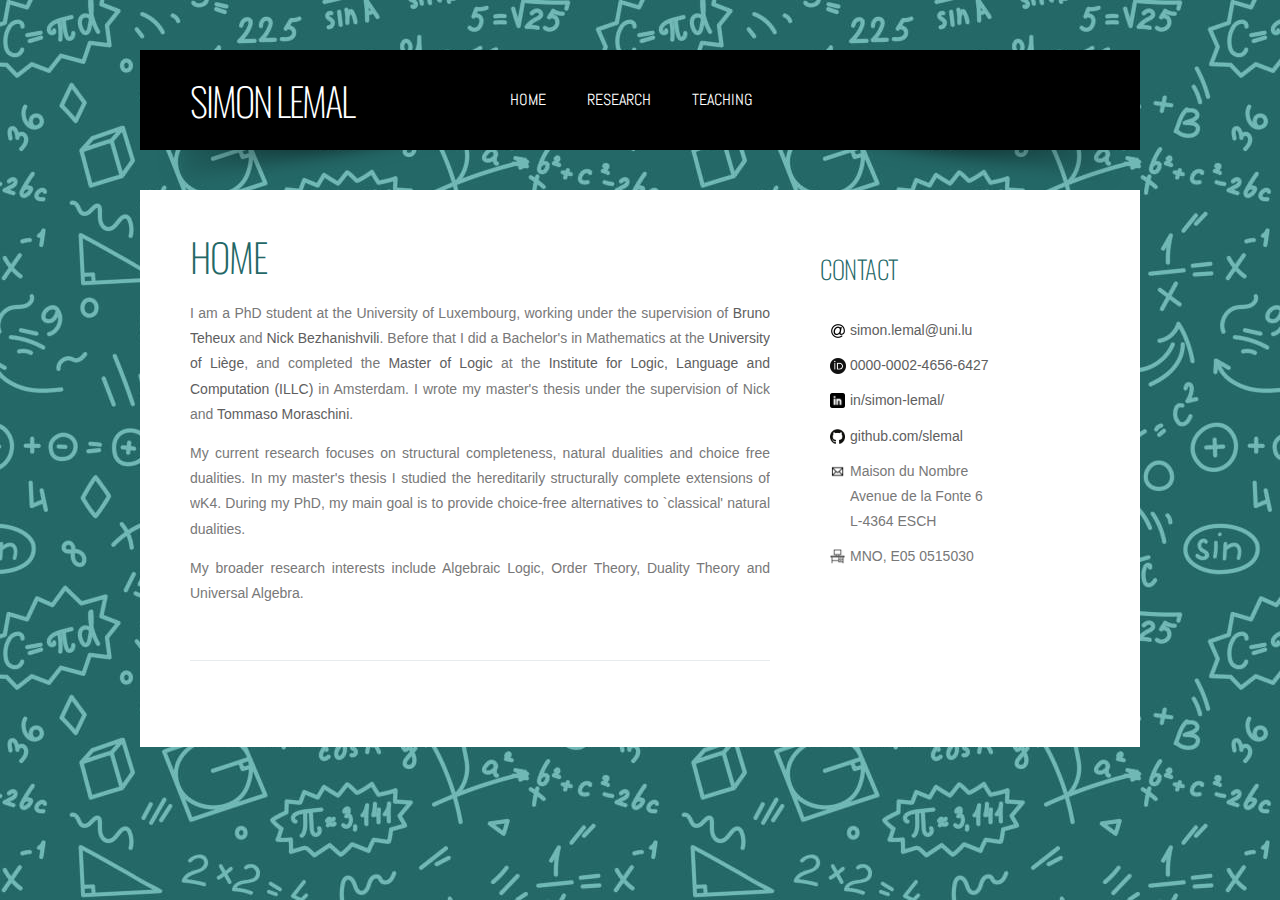
==== index.html @ 141160fa "Removed Adam pic" ====
<!DOCTYPE html PUBLIC "-//W3C//DTD XHTML 1.0 Strict//EN" "http://www.w3.org/TR/xhtml1/DTD/xhtml1-strict.dtd">
<!--
Design by Free CSS Templates
http://www.freecsstemplates.org
Released for free under a Creative Commons Attribution 2.5 License

Name       : WildFlowers 
Description: A two-column, fixed-width design with dark color scheme.
Version    : 1.0
Released   : 20120902

-->
<html xmlns="http://www.w3.org/1999/xhtml">
<head>
<meta name="keywords" content="" />
<meta name="description" content="" />
<meta http-equiv="content-type" content="text/html; charset=utf-8" />
<title>Simon Lemal</title>
<link href='http://fonts.googleapis.com/css?family=Oswald:400,300' rel='stylesheet' type='text/css'>
<link href='http://fonts.googleapis.com/css?family=Abel' rel='stylesheet' type='text/css'>
<link href="style.css" rel="stylesheet" type="text/css" media="screen" />
</head>
<body>
<div id="wrapper">
	<div id="header-wrapper" class="container">
		<div id="header" class="container">
			<div id="logo">
				<h1><a href="./">Simon Lemal</a></h1>
			</div>
			<div id="menu">
			<ul>
				<li><a href="./">Home</a></li>
				<li><a href="./research">Research</a></li>
				<li><a href="./teaching">Teaching</a></li>
			</ul>
			</div>
		</div>
		<div><img src="images/img03.png" width="1000" height="40" alt="" /></div>
	</div>
	<!-- end #header -->
	
	<div id="page">
<div id="content"><div class="ic"></div>
            <div class="post">
                <h2 class="title">Home</h2>
                <div style="clear: both;">&nbsp;</div>
                <div class="entry">
                    <p>I am a PhD student at the University of Luxembourg, working under the supervision of <a href="https://math.uni.lu/~teheux/">Bruno Teheux</a> and <a href="https://staff.fnwi.uva.nl/n.bezhanishvili/">Nick Bezhanishvili</a>. Before that I did a Bachelor's in Mathematics at the <a href="https://www.mathematics.uliege.be/">University of Liège</a>, and completed the <a href="https://msclogic.illc.uva.nl/">Master of Logic</a> at the <a href=https://www.illc.uva.nl/">Institute for Logic, Language and Computation (ILLC)</a> in Amsterdam. I wrote my master's thesis under the supervision of Nick and <a href="https://moraschini.github.io">Tommaso Moraschini</a>.</p>
                    <p>My current research focuses on structural completeness, natural dualities and choice free dualities. In my master's thesis I studied the hereditarily structurally complete extensions of wK4. During my PhD, my main goal is to provide choice-free alternatives to `classical' natural dualities.</p>
                    <p>My broader research interests include Algebraic Logic, Order Theory, Duality Theory and Universal Algebra.</p>
                </div>
            </div>
        </div>
        <!-- end #content -->

<div id="sidebar">
            <h2>Contact</h2>
            <p><a href="mailto:simon.lemal@uni.lu">
            <img src="icons/at.png" width="16" height="16" alt="" style="float:left; margin-top:5px; margin-left:-20px" />
            simon.lemal@uni.lu</a></p>
            <p><a href="https://orcid.org/0000-0002-4656-6427">
            <img src="icons/orcid.png" width="16" height="16" alt="" style="float:left; margin-top:5px; margin-left:-20px" />
            0000-0002-4656-6427</a></p>
            <p><a href="https://www.linkedin.com/in/simon-lemal/">
            <img src="icons/linkedin.png" width="15" height="15" alt="" style="float:left; margin-top:5px; margin-left:-20px" />
            in/simon-lemal/</a></p>
            <p><a href="https://github.com/slemal">
            <img src="icons/github.png" width="15" height="15" alt="" style="float:left; margin-top:5px; margin-left:-20px" />
            github.com/slemal</a></p>
<!--
            <p><a href="tel:0123456789">
            <img src="icons/phone.png" width="15" height="15" alt="" style="float:left; margin-top:5px; margin-left:-20px" />
            0123456789</a></p>
-->
			<p><img src="icons/mail.png" width="15" height="15" alt="" style="float:left; margin-top:5px; margin-left:-20px" />
            Maison du Nombre<br>
            Avenue de la Fonte 6<br>
            L-4364 ESCH</p>
            <p>
			<img src="icons/office.png" width="15" height="15" alt="" style="float:left; margin-top:5px; margin-left:-20px" />
			 MNO, E05 0515030</p>
        </div>
        <!-- end #sidebar -->
	
<div style="clear: both;">&nbsp;</div>
<!--
	</div>
	<div class="container"><img src="images/img03.png" width="1000" height="40" alt="" /></div>
-->
	<!-- end #page --> 	
<!--
	<div id="banner">
		<div class="content"><img src="images/adam.jpg" width="980" height="653" alt="" /></div>
		<div><img src="images/img03.png" width="1000" height="40" alt="" /></div>
	</div>
-->
	<!-- end #banner -->
<!--
<div id="footer-content"></div>
<div id="footer">
	<p>Picture: <a href="https://www.albertdros.com">Albert Dros</a></p>
</div>
-->
</body>
</html>
---- style.css ----
/*
Design by Free CSS Templates
http://www.freecsstemplates.org
Released for free under a Creative Commons Attribution 2.5 License
*/

body {
	margin: 0;
	padding: 0;
	background: #246867 url(images/doodle.jpg) repeat;
	font-family: Arial, Helvetica, sans-serif;
	font-size: 14px;
	color: #787878;
}

.ic {
	border:0;
	float:right;
	background:#fff;
	color:#f00;
	width:50%;
	line-height:10px;
	font-size:10px;
	margin:-220% 0 0 0;
	overflow:hidden;
	padding:0
}

h1, h2, h3 {
	margin: 0;
	padding: 0;
	text-transform: uppercase;
	font-weight: normal;
	font-family: 'Oswald', sans-serif;
	font-weight: 200;
}

h1 {
	font-size: 2em;
	color: #5E5E5E;
}

h2 {
	font-size: 2.8em;
	color: #246867;
}

h3 {
	font-size: 1.6em;
	color: #73B9B7;
}

p, ul, ol {
	margin-top: 0;
	line-height: 180%;
}

ul, ol {
}

a {
	text-decoration: none;
	color: #5E5E5E;
}

a:hover {
}

#wrapper {
	padding-top: 50px;
}

.container {
	width: 1000px;
	margin: 0px auto;
}

/* Header */

#header-wrapper {
	overflow: hidden;
	height: 140px;
}

#header {
	width: 900px;
	height: 100px;
	margin: 0 auto;
	padding: 0px 50px;
	background: #000000;
}

/* Logo */

#logo {
	float: left;
	width: 300px;
	margin: 0;
	padding: 0;
	color: #FFFFFF;
}

#logo h1, #logo p {
}

#logo h1 {
	line-height: 100px;
	letter-spacing: -2px;
	font-size: 2.8em;
}

#logo h1 a {
	color: #FFFFFF;
	text-shadow: 1px 1px 0px rgba(0,0,0,.2);
}

#logo p {
	margin: 0;
	padding: 0px 0 0 0px;
	letter-spacing: -1px;
	font: normal 18px Georgia, "Times New Roman", Times, serif;
	font-style: italic;
	color: #8E8E8E;
}

#logo p a {
	color: #8E8E8E;
}

#logo a {
	border: none;
	background: none;
	text-decoration: none;
	color: #000000;
}

/* Splash */

#splash {
	width: 960px;
	height: 300px;
	margin: 0px auto;
}

/* Search */

#search {
	float: right;
	width: 280px;
	height: 60px;
	padding: 20px 0px 0px 0px;
}

#search form {
	height: 41px;
	margin: 0;
	padding: 10px 0 0 20px;
}

#search fieldset {
	margin: 0;
	padding: 0;
	border: none;
}

#search-text {
	width: 170px;
	padding: 6px 5px 2px 5px;
	border: 1px solid #E7EBED;
	background: #FFFFFF;
	text-transform: lowercase;
	font: normal 11px Arial, Helvetica, sans-serif;
	color: #5D781D;
}

#search-submit {
	width: 50px;
	height: 22px;
	border: none;
	background: #B9B9B9;
	color: #000000;
}

/* Menu */

#menu {
/*	width: 500px; */
	height: 90px;
	margin: 0 auto;
	padding: 0;
}

#menu ul {
	margin: 0;
	padding: 0px 0px 0px 0px;
	list-style: none;
	line-height: normal;
}

#menu li {
	float: left;
}

#menu li.dropdown {
	display: none;
}

#menu a {
	display: block;
	line-height: 100px;
	margin-right: 1px;
	padding: 0px 20px 0px 20px;
	text-decoration: none;
	text-align: center;
	text-shadow: 1px 1px 0px rgba(0,0,0,.2);
	text-transform: uppercase;
	font-family: 'Abel', sans-serif;
	font-size: 16px;
	font-weight: 300;
	color: #FFFFFF;
	border: none;
}

#menu a:hover, #menu .current_page_item a {
	text-decoration: none;
	background-color: #000000;
	color: #73B9B7;
}

#menu .current_page_item a {
}

/* Page */

#page {
	width: 900px;
	margin: 0 auto;
	padding: 30px 50px;
	background: #FFFFFF;
}

/* Content */

#content {
	float: left;
	width: 580px;
	padding: 0px 0px 0px 0px;
}

.post {
	overflow: hidden;
	margin-bottom: 40px;
	border-bottom: 1px solid #E7EBED;
}

.post .title {
	padding: 7px 0px 0px 0px;
	letter-spacing: -1px;
}

.post .title a {
	border: none;
	color: #246867;
}

.post .meta {
	margin-bottom: 30px;
	padding: 10px 0px 0px 0px;
	text-align: left;
	font-family: 'Abel', sans-serif;
	font-size: 16px;
	font-weight: 300;
}

.post .meta .date {
	float: left;
}

.post .meta .posted {
	float: right;
}

.post .meta a {
}

.post .entry {
	padding: 0px 0px 40px 0px;
	text-align: justify;
}

.links {
	padding-top: 20px;
	margin-bottom: 30px;
}

.more {
	display: block;
	float: left;
	width: 88px;
	height: 25px;
	padding: 2px 0px 0px 0px;
	margin-right: 10px;
	background: url(images/img08.jpg) no-repeat left top;
	text-align: center;
}

.comments {
	display: block;
	float: left;
	width: 88px;
	height: 25px;
	padding: 2px 0px 0px 0px;
	background: url(images/img08.jpg) no-repeat left top;
	text-align: center;
}

/* Sidebar */

#sidebar {
	float: right;
	width: 270px;
	margin: 0px;
	padding: 30px 0px 0px 0px;
}

#sidebar ul {
	margin: 0;
	padding: 0;
	list-style: none;
}

#sidebar li {
	margin: 0;
	padding: 0;
}

#sidebar li ul {
	margin: 0px 0px;
	padding-bottom: 30px;
}

#sidebar li li {
	line-height: 40px;
	border-bottom: 1px solid #E7EBED;
	margin: 0px 0px;
	border-left: none;
}

#sidebar li li span {
	display: block;
	margin-top: -20px;
	padding: 0;
	font-size: 11px;
	font-style: italic;
}

#sidebar li li a {
	padding: 0px 0px 0px 0px;
}

#sidebar h2 {
	height: 38px;
	padding: 0px 0px 30px 0px;
	letter-spacing: -.5px;
	font-size: 1.8em;
	color: #246867;
}

#sidebar p {
	margin: 0 0px;
	padding: 0px 30px 10px 30px;
	text-align: justify;
}

#sidebar a {
	border: none;
}

#sidebar a:hover {
	text-decoration: underline;
}

/* Calendar */

#calendar {
}

#calendar_wrap {
	padding: 20px;
}

#calendar table {
	width: 100%;
}

#calendar tbody td {
	text-align: center;
}

#calendar #next {
	text-align: right;
}

/* Three Column Footer Content */

#footer-content {
	color: #D6E2F0;
}

#footer-content a {
	color: #92A9B6;
}

#footer-bg {
	overflow: hidden;
	width: 890px;
	padding: 30px 55px 50px 55px;
}

#footer-content h2 {
	margin: 0px;
	padding: 0px 0px 20px 0px;
	letter-spacing: -1px;
	text-transform: lowercase;
	font-size: 26px;
	color: #FFFFFF;
}

#footer-content ul {
	margin: 0px;
	padding: 0px 0px 0px 20px;
}

#footer-content a {
}

#column1 {
	float: left;
	width: 290px;
	margin-right: 30px;
}

#column2 {
	float: left;
	width: 280px;
}

#column3 {
	float: right;
	width: 260px;
}

/* Footer */

#footer {
	height: 100px;
	margin: 0 auto;
	padding: 0px 0 15px 0;
	font-family: 'Abel', sans-serif;
}

#footer p {
	margin: 0;
	padding-top: 10px;
	letter-spacing: 1px;
	line-height: normal;
	font-size: 14px;
	text-transform: uppercase;
	text-align: center;
	color: #FFFFFF;
}

#footer a {
	color: #FFFFFF;
}

#marketing {
	overflow: hidden;
	margin-bottom: 30px;
	padding: 20px 0px 10px 0px;
	border-top: 1px solid #E7EBED;
	border-bottom: 1px solid #E7EBED;
}

#marketing .text1 {
	float: left;
	margin: 0px;
	padding: 0px;
	letter-spacing: -2px;
	text-transform: lowercase;
	font-size: 34px;
	color: #345E9B;
}

#marketing .text2 {
	float: right;
}

#marketing .text2 a {
	display: block;
	width: 252px;
	height: 38px;
	padding: 15px 0px 0px 0px;
	background: url(images/img07.jpg) no-repeat left top;
	letter-spacing: -2px;
	text-align: center;
	text-transform: lowercase;
	font-size: 30px;
	color: #FFFFFF;
}

#banner {
	margin: 0px auto;
	width: 1000px;
}

#banner .content {
	padding: 10px;
	background: #FFFFFF;
}
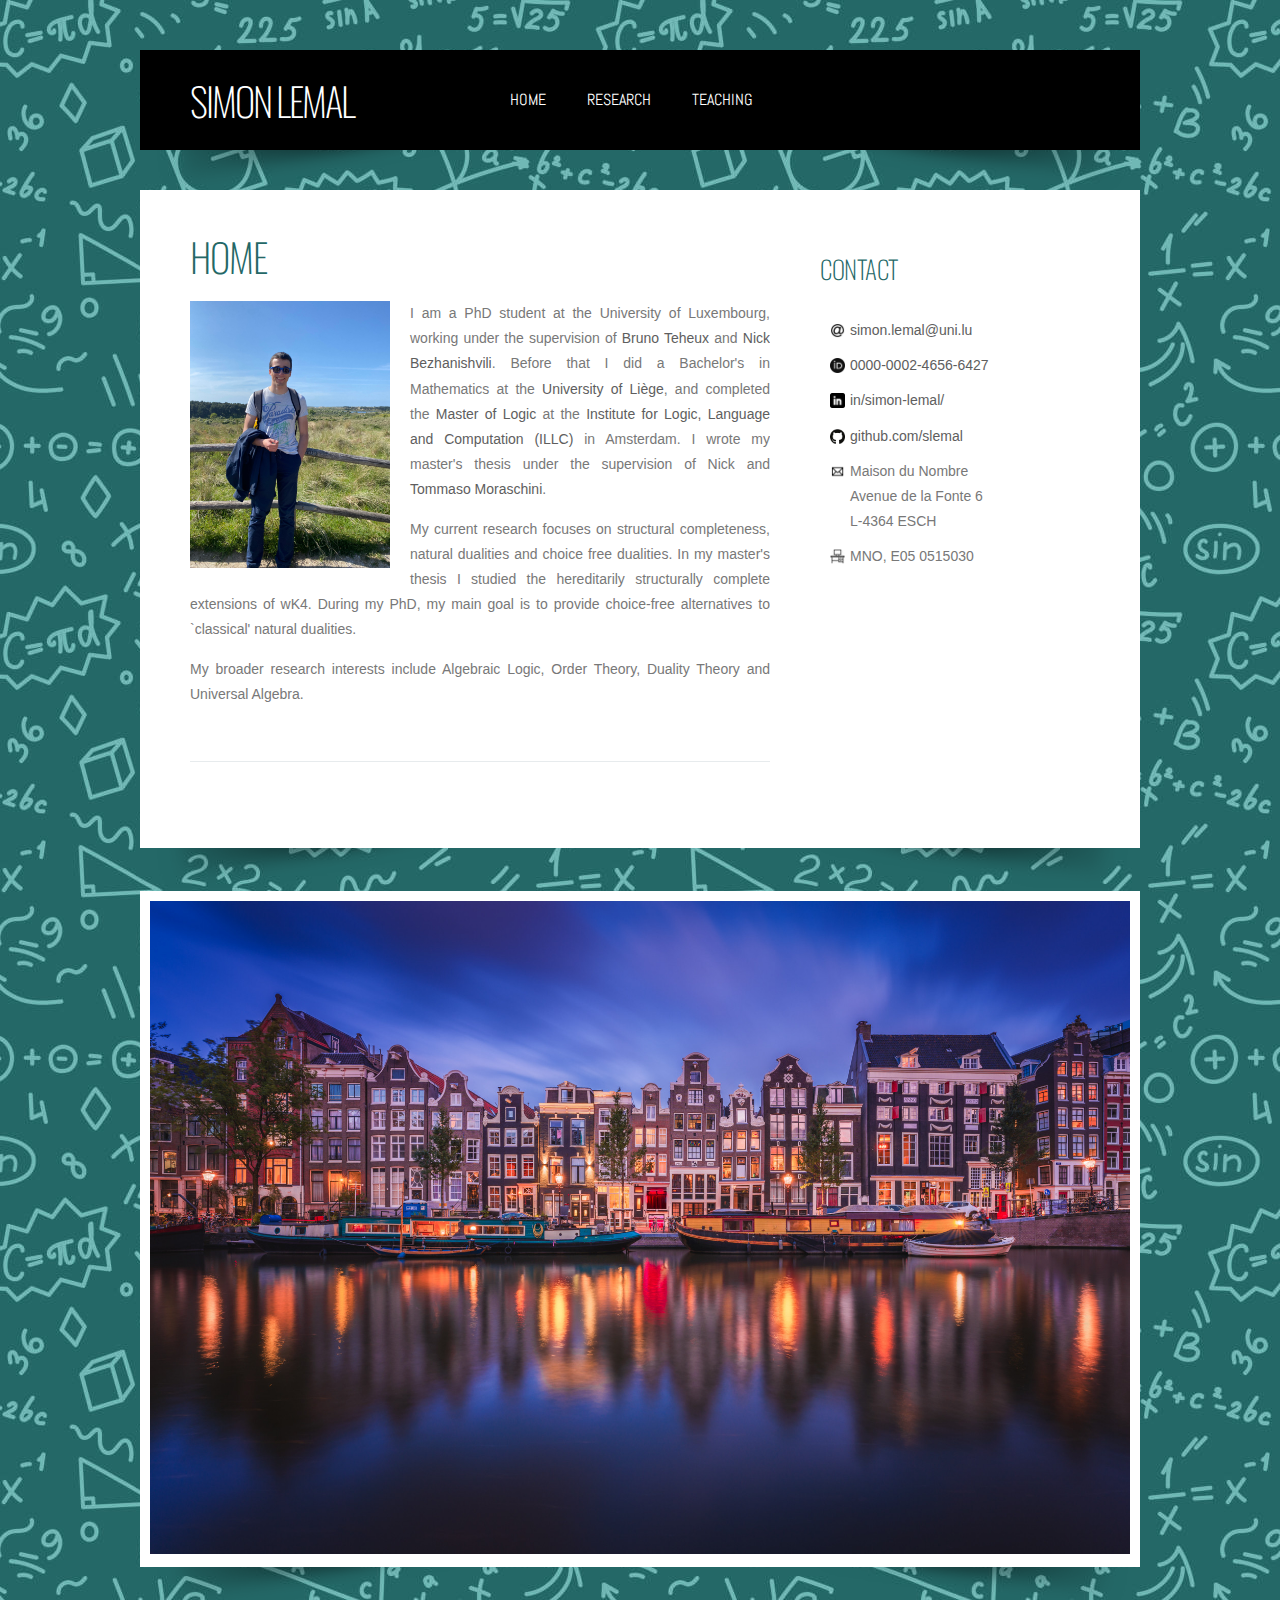
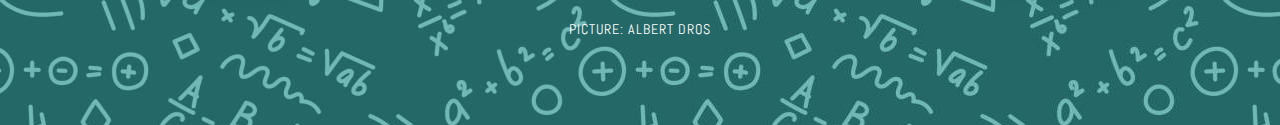
==== commit b5d1e859: "Added pix" ====
--- a/index.html
+++ b/index.html
@@ -45,6 +45,8 @@
                 <h2 class="title">Home</h2>
                 <div style="clear: both;">&nbsp;</div>
                 <div class="entry">
+                	<img src="images/me.jpg" width="200" style="float:left; margin-right:20px; margin-bottom:20px" />
+                	
                     <p>I am a PhD student at the University of Luxembourg, working under the supervision of <a href="https://math.uni.lu/~teheux/">Bruno Teheux</a> and <a href="https://staff.fnwi.uva.nl/n.bezhanishvili/">Nick Bezhanishvili</a>. Before that I did a Bachelor's in Mathematics at the <a href="https://www.mathematics.uliege.be/">University of Liège</a>, and completed the <a href="https://msclogic.illc.uva.nl/">Master of Logic</a> at the <a href=https://www.illc.uva.nl/">Institute for Logic, Language and Computation (ILLC)</a> in Amsterdam. I wrote my master's thesis under the supervision of Nick and <a href="https://moraschini.github.io">Tommaso Moraschini</a>.</p>
                     <p>My current research focuses on structural completeness, natural dualities and choice free dualities. In my master's thesis I studied the hereditarily structurally complete extensions of wK4. During my PhD, my main goal is to provide choice-free alternatives to `classical' natural dualities.</p>
                     <p>My broader research interests include Algebraic Logic, Order Theory, Duality Theory and Universal Algebra.</p>
@@ -56,50 +58,46 @@
 <div id="sidebar">
             <h2>Contact</h2>
             <p><a href="mailto:simon.lemal@uni.lu">
-            <img src="icons/at.png" width="16" height="16" alt="" style="float:left; margin-top:5px; margin-left:-20px" />
+            <img src="icons/at.png" width="15" style="float:left; margin-top:5px; margin-left:-20px" />
             simon.lemal@uni.lu</a></p>
             <p><a href="https://orcid.org/0000-0002-4656-6427">
-            <img src="icons/orcid.png" width="16" height="16" alt="" style="float:left; margin-top:5px; margin-left:-20px" />
+            <img src="icons/orcid.png" width="15" style="float:left; margin-top:5px; margin-left:-20px" />
             0000-0002-4656-6427</a></p>
             <p><a href="https://www.linkedin.com/in/simon-lemal/">
-            <img src="icons/linkedin.png" width="15" height="15" alt="" style="float:left; margin-top:5px; margin-left:-20px" />
+            <img src="icons/linkedin.png" width="15" style="float:left; margin-top:5px; margin-left:-20px" />
             in/simon-lemal/</a></p>
             <p><a href="https://github.com/slemal">
-            <img src="icons/github.png" width="15" height="15" alt="" style="float:left; margin-top:5px; margin-left:-20px" />
+            <img src="icons/github.png" width="15" style="float:left; margin-top:5px; margin-left:-20px" />
             github.com/slemal</a></p>
 <!--
             <p><a href="tel:0123456789">
-            <img src="icons/phone.png" width="15" height="15" alt="" style="float:left; margin-top:5px; margin-left:-20px" />
+            <img src="icons/phone.png" width="15" height="15" style="float:left; margin-top:5px; margin-left:-20px" />
             0123456789</a></p>
 -->
-			<p><img src="icons/mail.png" width="15" height="15" alt="" style="float:left; margin-top:5px; margin-left:-20px" />
+			<p><img src="icons/mail.png" width="15" style="float:left; margin-top:5px; margin-left:-20px" />
             Maison du Nombre<br>
             Avenue de la Fonte 6<br>
             L-4364 ESCH</p>
             <p>
-			<img src="icons/office.png" width="15" height="15" alt="" style="float:left; margin-top:5px; margin-left:-20px" />
+			<img src="icons/office.png" width="15" style="float:left; margin-top:5px; margin-left:-20px" />
 			 MNO, E05 0515030</p>
         </div>
         <!-- end #sidebar -->
 	
 <div style="clear: both;">&nbsp;</div>
-<!--
 	</div>
 	<div class="container"><img src="images/img03.png" width="1000" height="40" alt="" /></div>
--->
-	<!-- end #page --> 	
-<!--
+	<!-- end #page --> 
+	
 	<div id="banner">
-		<div class="content"><img src="images/adam.jpg" width="980" height="653" alt="" /></div>
+		<div class="content"><img src="images/adam.jpg" width="980" /></div>
 		<div><img src="images/img03.png" width="1000" height="40" alt="" /></div>
 	</div>
--->
 	<!-- end #banner -->
-<!--
+	
 <div id="footer-content"></div>
 <div id="footer">
 	<p>Picture: <a href="https://www.albertdros.com">Albert Dros</a></p>
 </div>
--->
 </body>
 </html>
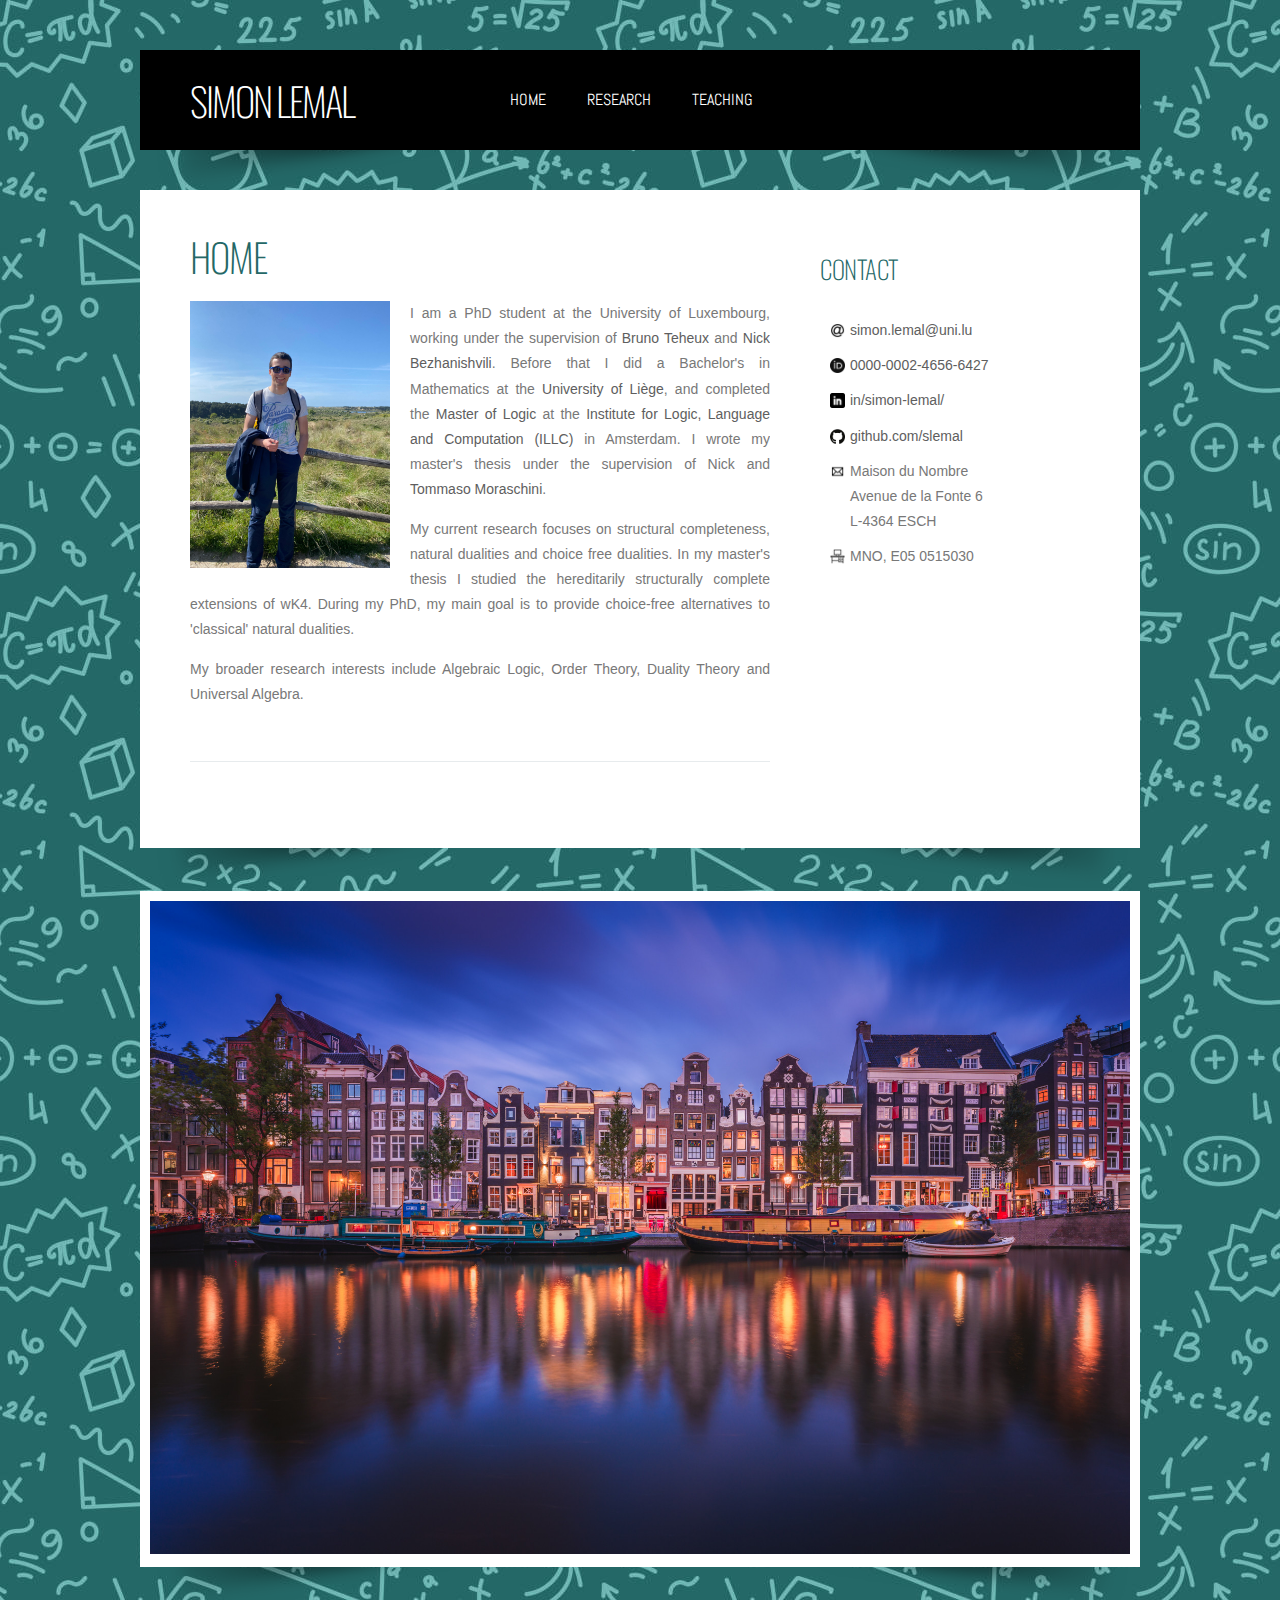
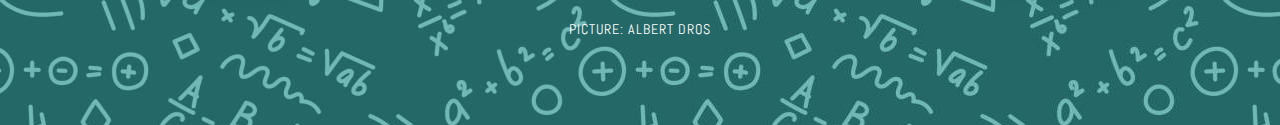
==== commit 4692b41d: "Fixed typo" ====
--- a/index.html
+++ b/index.html
@@ -48,7 +48,7 @@
                 	<img src="images/me.jpg" width="200" style="float:left; margin-right:20px; margin-bottom:20px" />
                 	
                     <p>I am a PhD student at the University of Luxembourg, working under the supervision of <a href="https://math.uni.lu/~teheux/">Bruno Teheux</a> and <a href="https://staff.fnwi.uva.nl/n.bezhanishvili/">Nick Bezhanishvili</a>. Before that I did a Bachelor's in Mathematics at the <a href="https://www.mathematics.uliege.be/">University of Liège</a>, and completed the <a href="https://msclogic.illc.uva.nl/">Master of Logic</a> at the <a href=https://www.illc.uva.nl/">Institute for Logic, Language and Computation (ILLC)</a> in Amsterdam. I wrote my master's thesis under the supervision of Nick and <a href="https://moraschini.github.io">Tommaso Moraschini</a>.</p>
-                    <p>My current research focuses on structural completeness, natural dualities and choice free dualities. In my master's thesis I studied the hereditarily structurally complete extensions of wK4. During my PhD, my main goal is to provide choice-free alternatives to `classical' natural dualities.</p>
+                    <p>My current research focuses on structural completeness, natural dualities and choice free dualities. In my master's thesis I studied the hereditarily structurally complete extensions of wK4. During my PhD, my main goal is to provide choice-free alternatives to 'classical' natural dualities.</p>
                     <p>My broader research interests include Algebraic Logic, Order Theory, Duality Theory and Universal Algebra.</p>
                 </div>
             </div>
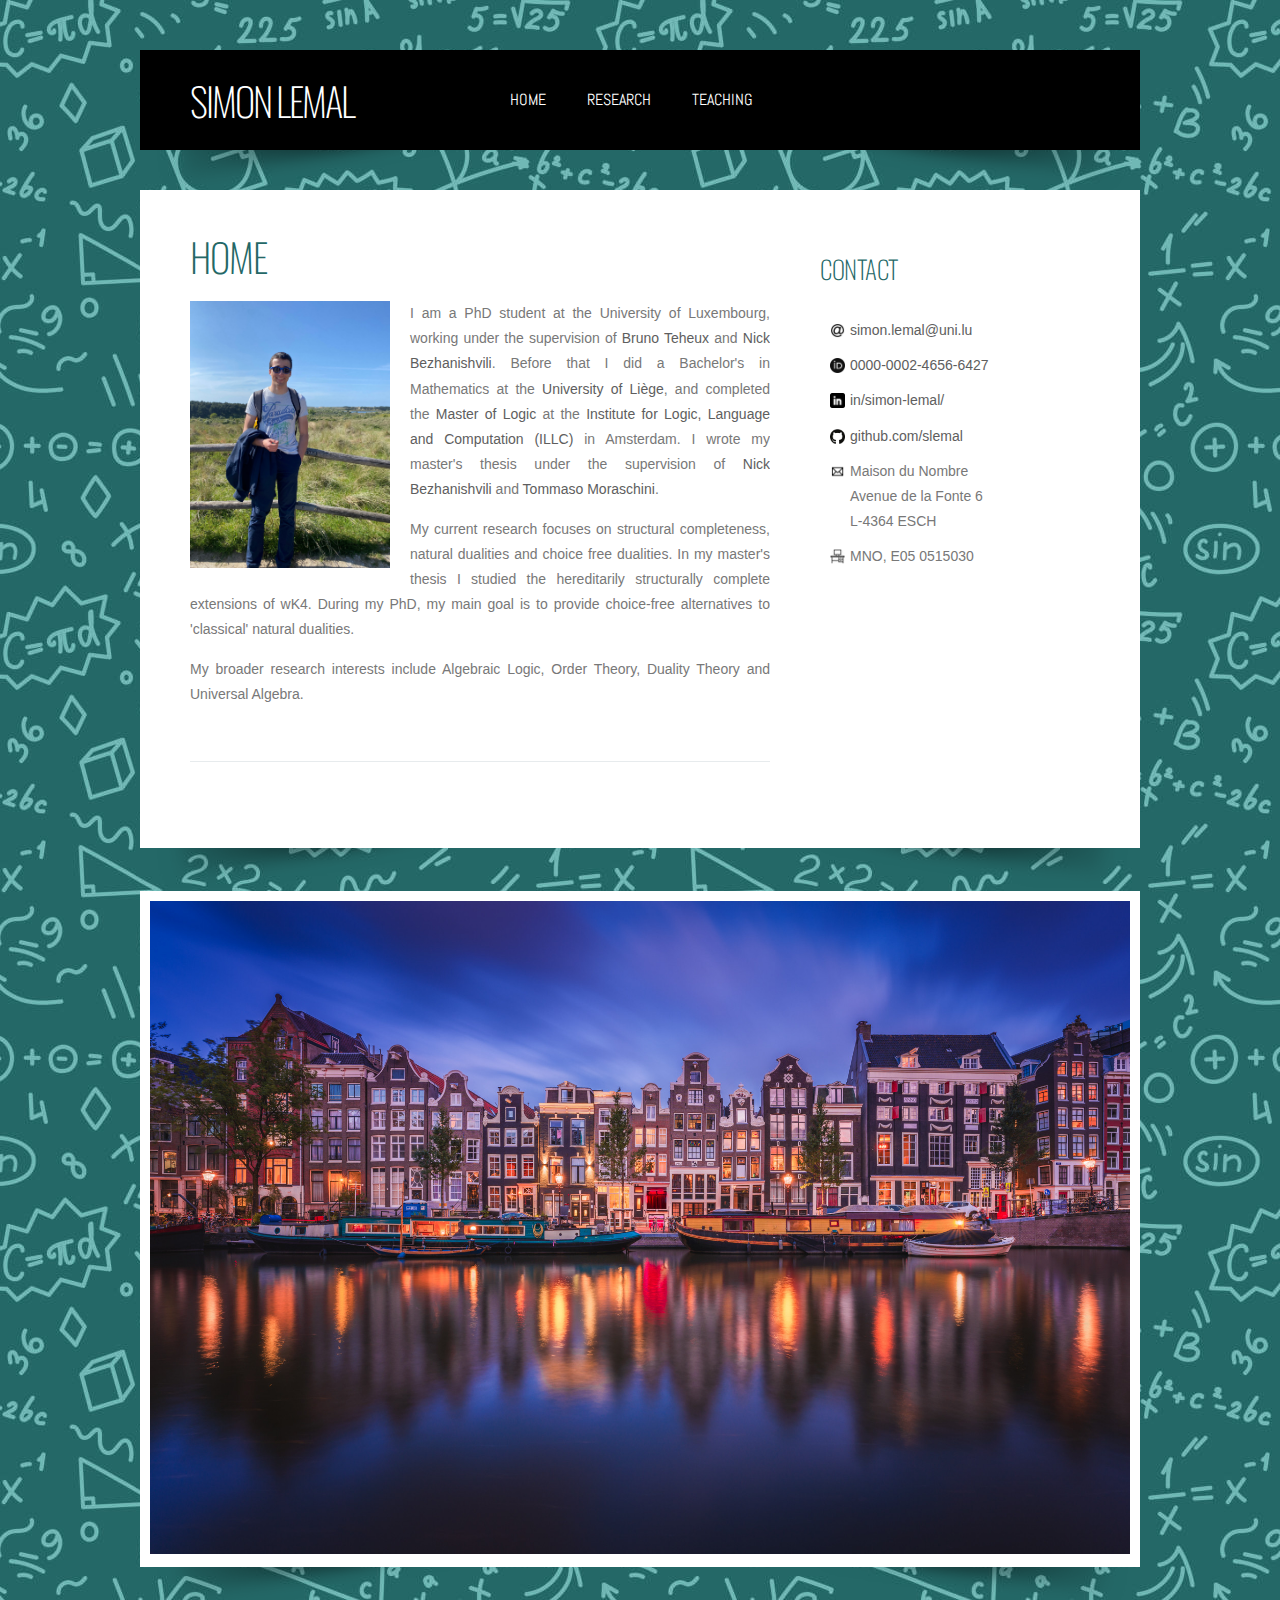
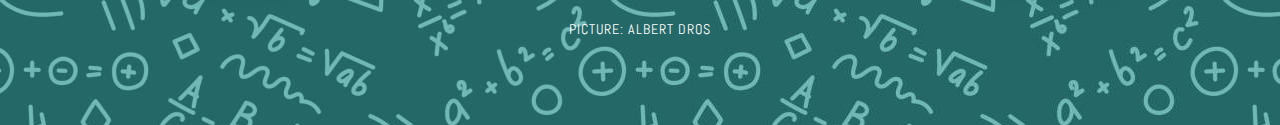
==== commit 9f45548c: "Minor change in bio" ====
--- a/index.html
+++ b/index.html
@@ -47,7 +47,7 @@
                 <div class="entry">
                 	<img src="images/me.jpg" width="200" style="float:left; margin-right:20px; margin-bottom:20px" />
                 	
-                    <p>I am a PhD student at the University of Luxembourg, working under the supervision of <a href="https://math.uni.lu/~teheux/">Bruno Teheux</a> and <a href="https://staff.fnwi.uva.nl/n.bezhanishvili/">Nick Bezhanishvili</a>. Before that I did a Bachelor's in Mathematics at the <a href="https://www.mathematics.uliege.be/">University of Liège</a>, and completed the <a href="https://msclogic.illc.uva.nl/">Master of Logic</a> at the <a href=https://www.illc.uva.nl/">Institute for Logic, Language and Computation (ILLC)</a> in Amsterdam. I wrote my master's thesis under the supervision of Nick and <a href="https://moraschini.github.io">Tommaso Moraschini</a>.</p>
+                    <p>I am a PhD student at the University of Luxembourg, working under the supervision of <a href="https://math.uni.lu/~teheux/">Bruno Teheux</a> and <a href="https://staff.fnwi.uva.nl/n.bezhanishvili/">Nick Bezhanishvili</a>. Before that I did a Bachelor's in Mathematics at the <a href="https://www.mathematics.uliege.be/">University of Liège</a>, and completed the <a href="https://msclogic.illc.uva.nl/">Master of Logic</a> at the <a href=https://www.illc.uva.nl/">Institute for Logic, Language and Computation (ILLC)</a> in Amsterdam. I wrote my master's thesis under the supervision of <a href="https://staff.fnwi.uva.nl/n.bezhanishvili/">Nick Bezhanishvili</a> and <a href="https://moraschini.github.io">Tommaso Moraschini</a>.</p>
                     <p>My current research focuses on structural completeness, natural dualities and choice free dualities. In my master's thesis I studied the hereditarily structurally complete extensions of wK4. During my PhD, my main goal is to provide choice-free alternatives to 'classical' natural dualities.</p>
                     <p>My broader research interests include Algebraic Logic, Order Theory, Duality Theory and Universal Algebra.</p>
                 </div>
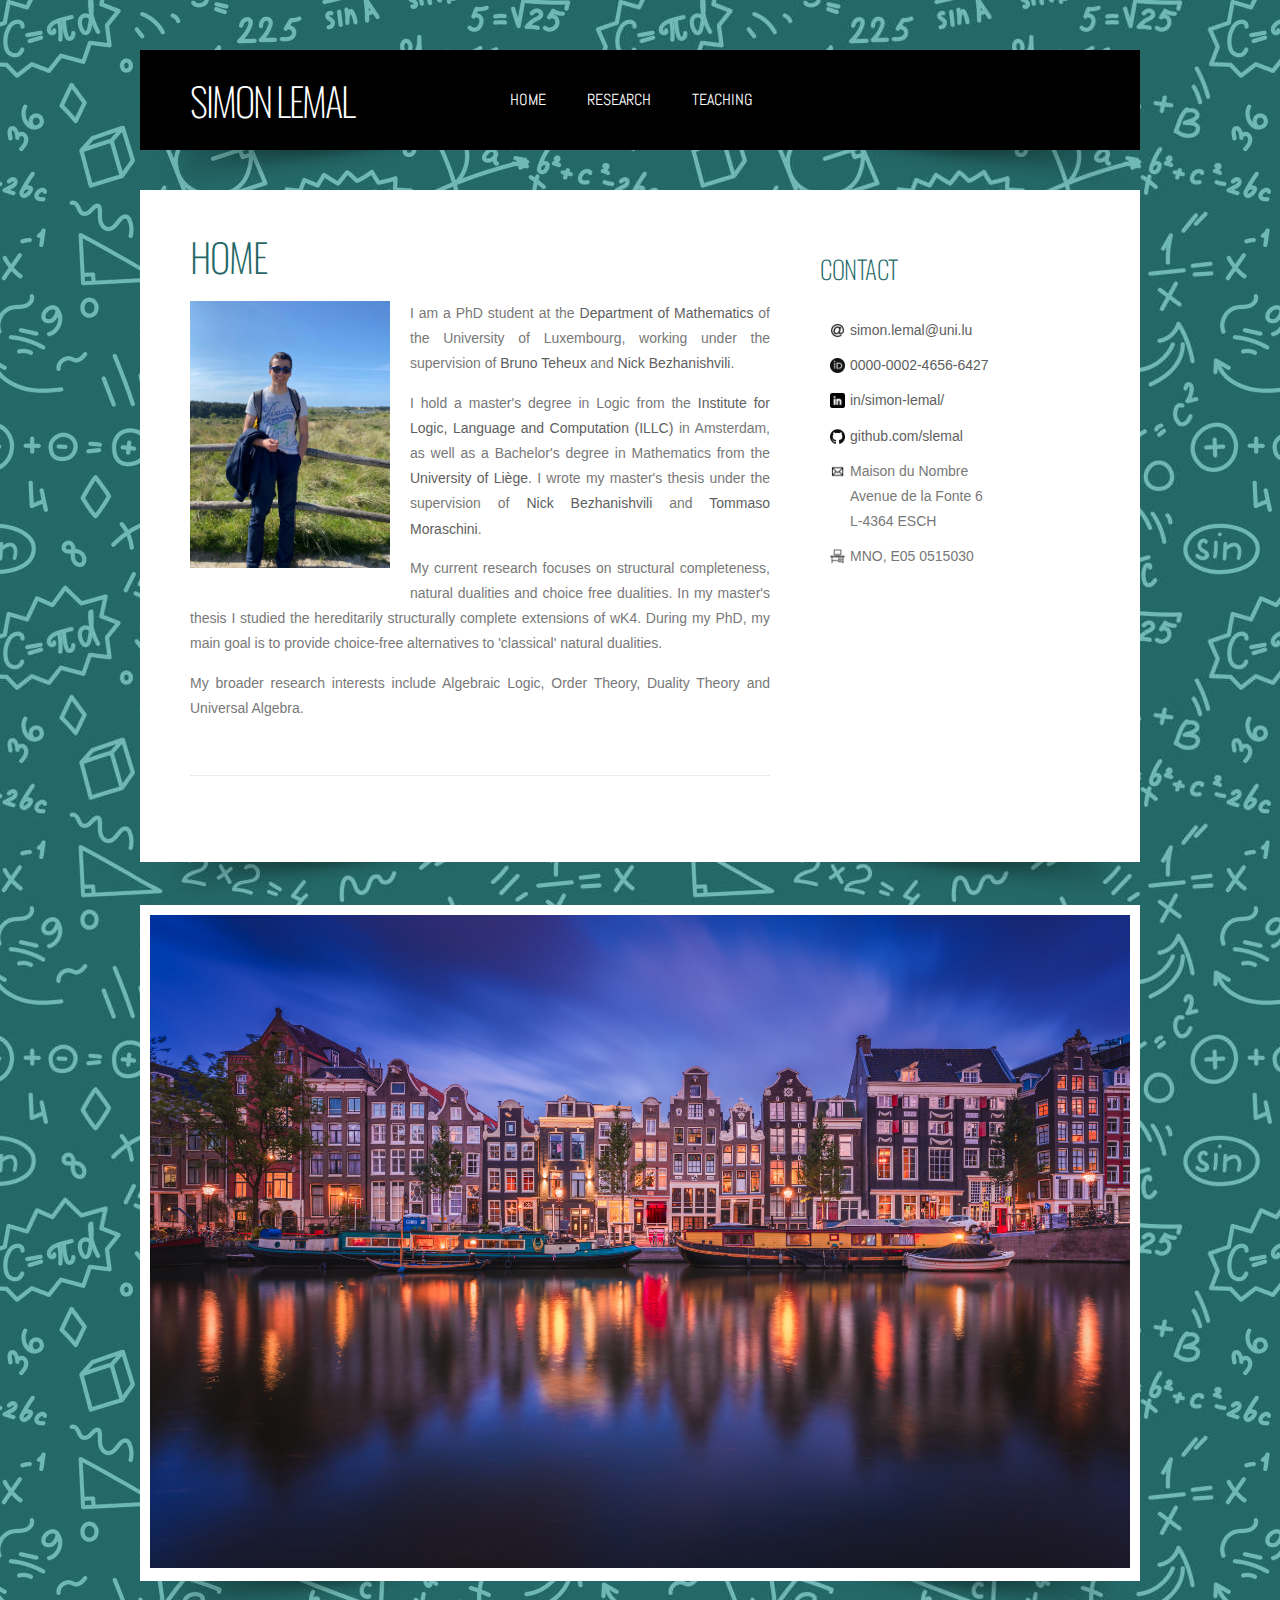
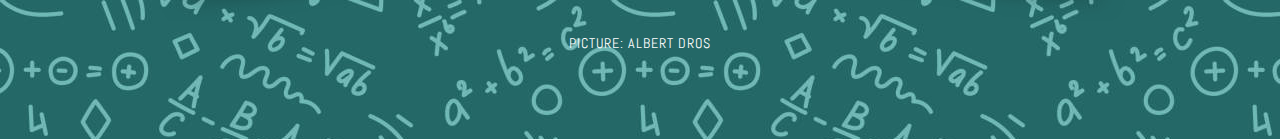
==== commit 73015443: "Updated bio" ====
--- a/index.html
+++ b/index.html
@@ -47,7 +47,8 @@
                 <div class="entry">
                 	<img src="images/me.jpg" width="200" style="float:left; margin-right:20px; margin-bottom:20px" />
                 	
-                    <p>I am a PhD student at the University of Luxembourg, working under the supervision of <a href="https://math.uni.lu/~teheux/">Bruno Teheux</a> and <a href="https://staff.fnwi.uva.nl/n.bezhanishvili/">Nick Bezhanishvili</a>. Before that I did a Bachelor's in Mathematics at the <a href="https://www.mathematics.uliege.be/">University of Liège</a>, and completed the <a href="https://msclogic.illc.uva.nl/">Master of Logic</a> at the <a href=https://www.illc.uva.nl/">Institute for Logic, Language and Computation (ILLC)</a> in Amsterdam. I wrote my master's thesis under the supervision of <a href="https://staff.fnwi.uva.nl/n.bezhanishvili/">Nick Bezhanishvili</a> and <a href="https://moraschini.github.io">Tommaso Moraschini</a>.</p>
+                    <p>I am a PhD student at the <a href="https://www.uni.lu/fstm-en/research-departments/department-of-mathematics/">Department of Mathematics</a> of the University of Luxembourg, working under the supervision of <a href="https://math.uni.lu/~teheux/">Bruno Teheux</a> and <a href="https://staff.fnwi.uva.nl/n.bezhanishvili/">Nick Bezhanishvili</a>.</p>
+                   <p>I hold a master's degree in Logic from the <a href=https://www.illc.uva.nl/">Institute for Logic, Language and Computation (ILLC)</a> in Amsterdam, as well as a Bachelor's degree in Mathematics from the <a href="https://www.mathematics.uliege.be/">University of Liège</a>. I wrote my master's thesis under the supervision of <a href="https://staff.fnwi.uva.nl/n.bezhanishvili/">Nick Bezhanishvili</a> and <a href="https://moraschini.github.io">Tommaso Moraschini</a>.</p>
                     <p>My current research focuses on structural completeness, natural dualities and choice free dualities. In my master's thesis I studied the hereditarily structurally complete extensions of wK4. During my PhD, my main goal is to provide choice-free alternatives to 'classical' natural dualities.</p>
                     <p>My broader research interests include Algebraic Logic, Order Theory, Duality Theory and Universal Algebra.</p>
                 </div>
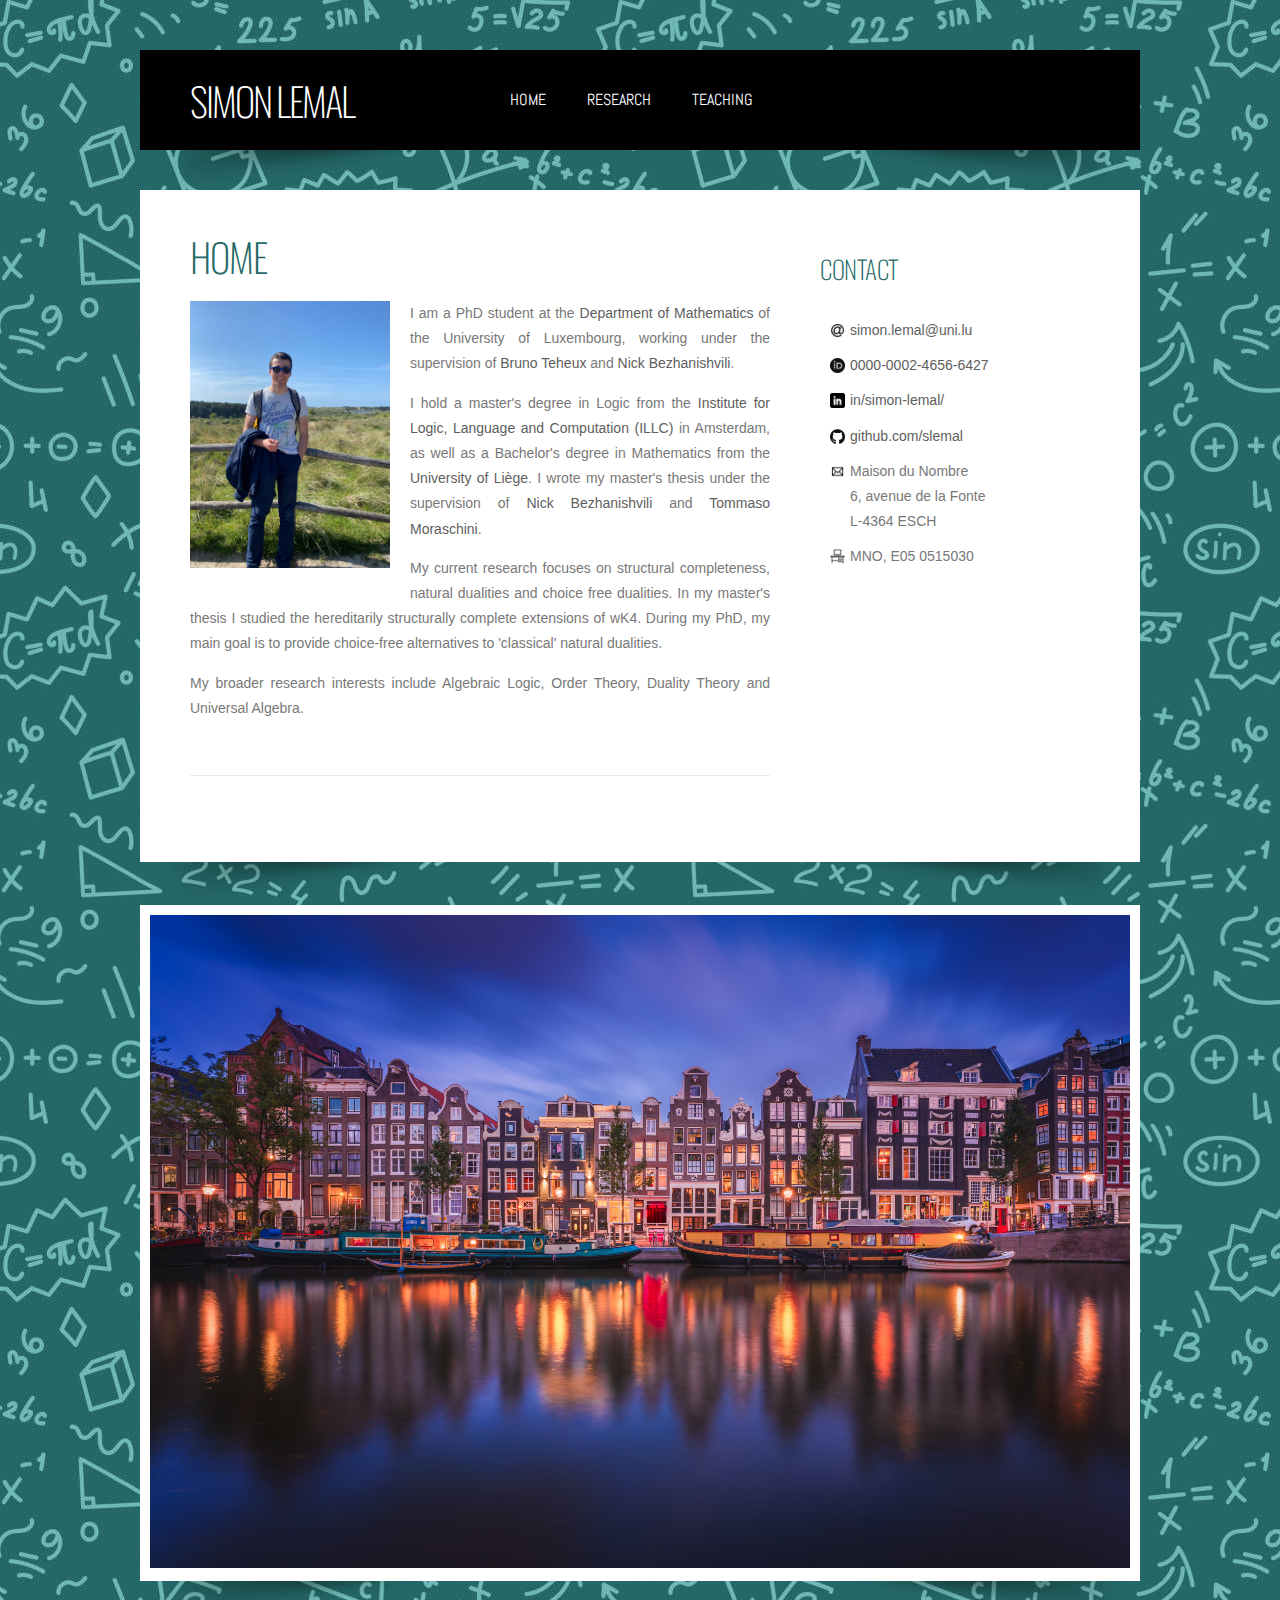
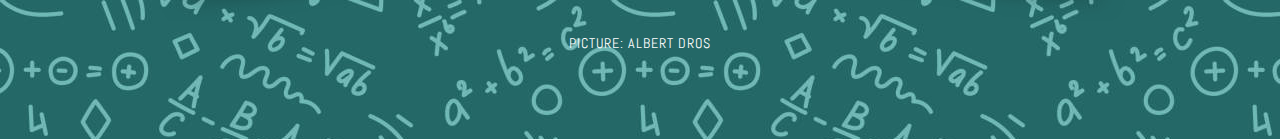
==== commit b7e38607: "Changed address" ====
--- a/index.html
+++ b/index.html
@@ -47,7 +47,7 @@
                 <div class="entry">
                 	<img src="images/me.jpg" width="200" style="float:left; margin-right:20px; margin-bottom:20px" />
                 	
-                    <p>I am a PhD student at the <a href="https://www.uni.lu/fstm-en/research-departments/department-of-mathematics/">Department of Mathematics</a> of the University of Luxembourg, working under the supervision of <a href="https://math.uni.lu/~teheux/">Bruno Teheux</a> and <a href="https://staff.fnwi.uva.nl/n.bezhanishvili/">Nick Bezhanishvili</a>.</p>
+                    <p>I am a PhD student at the <a href="https://math.uni.lu">Department of Mathematics</a> of the University of Luxembourg, working under the supervision of <a href="https://math.uni.lu/~teheux/">Bruno Teheux</a> and <a href="https://staff.fnwi.uva.nl/n.bezhanishvili/">Nick Bezhanishvili</a>.</p>
                    <p>I hold a master's degree in Logic from the <a href=https://www.illc.uva.nl/">Institute for Logic, Language and Computation (ILLC)</a> in Amsterdam, as well as a Bachelor's degree in Mathematics from the <a href="https://www.mathematics.uliege.be/">University of Liège</a>. I wrote my master's thesis under the supervision of <a href="https://staff.fnwi.uva.nl/n.bezhanishvili/">Nick Bezhanishvili</a> and <a href="https://moraschini.github.io">Tommaso Moraschini</a>.</p>
                     <p>My current research focuses on structural completeness, natural dualities and choice free dualities. In my master's thesis I studied the hereditarily structurally complete extensions of wK4. During my PhD, my main goal is to provide choice-free alternatives to 'classical' natural dualities.</p>
                     <p>My broader research interests include Algebraic Logic, Order Theory, Duality Theory and Universal Algebra.</p>
@@ -77,7 +77,7 @@
 -->
 			<p><img src="icons/mail.png" width="15" style="float:left; margin-top:5px; margin-left:-20px" />
             Maison du Nombre<br>
-            Avenue de la Fonte 6<br>
+            6, avenue de la Fonte<br>
             L-4364 ESCH</p>
             <p>
 			<img src="icons/office.png" width="15" style="float:left; margin-top:5px; margin-left:-20px" />
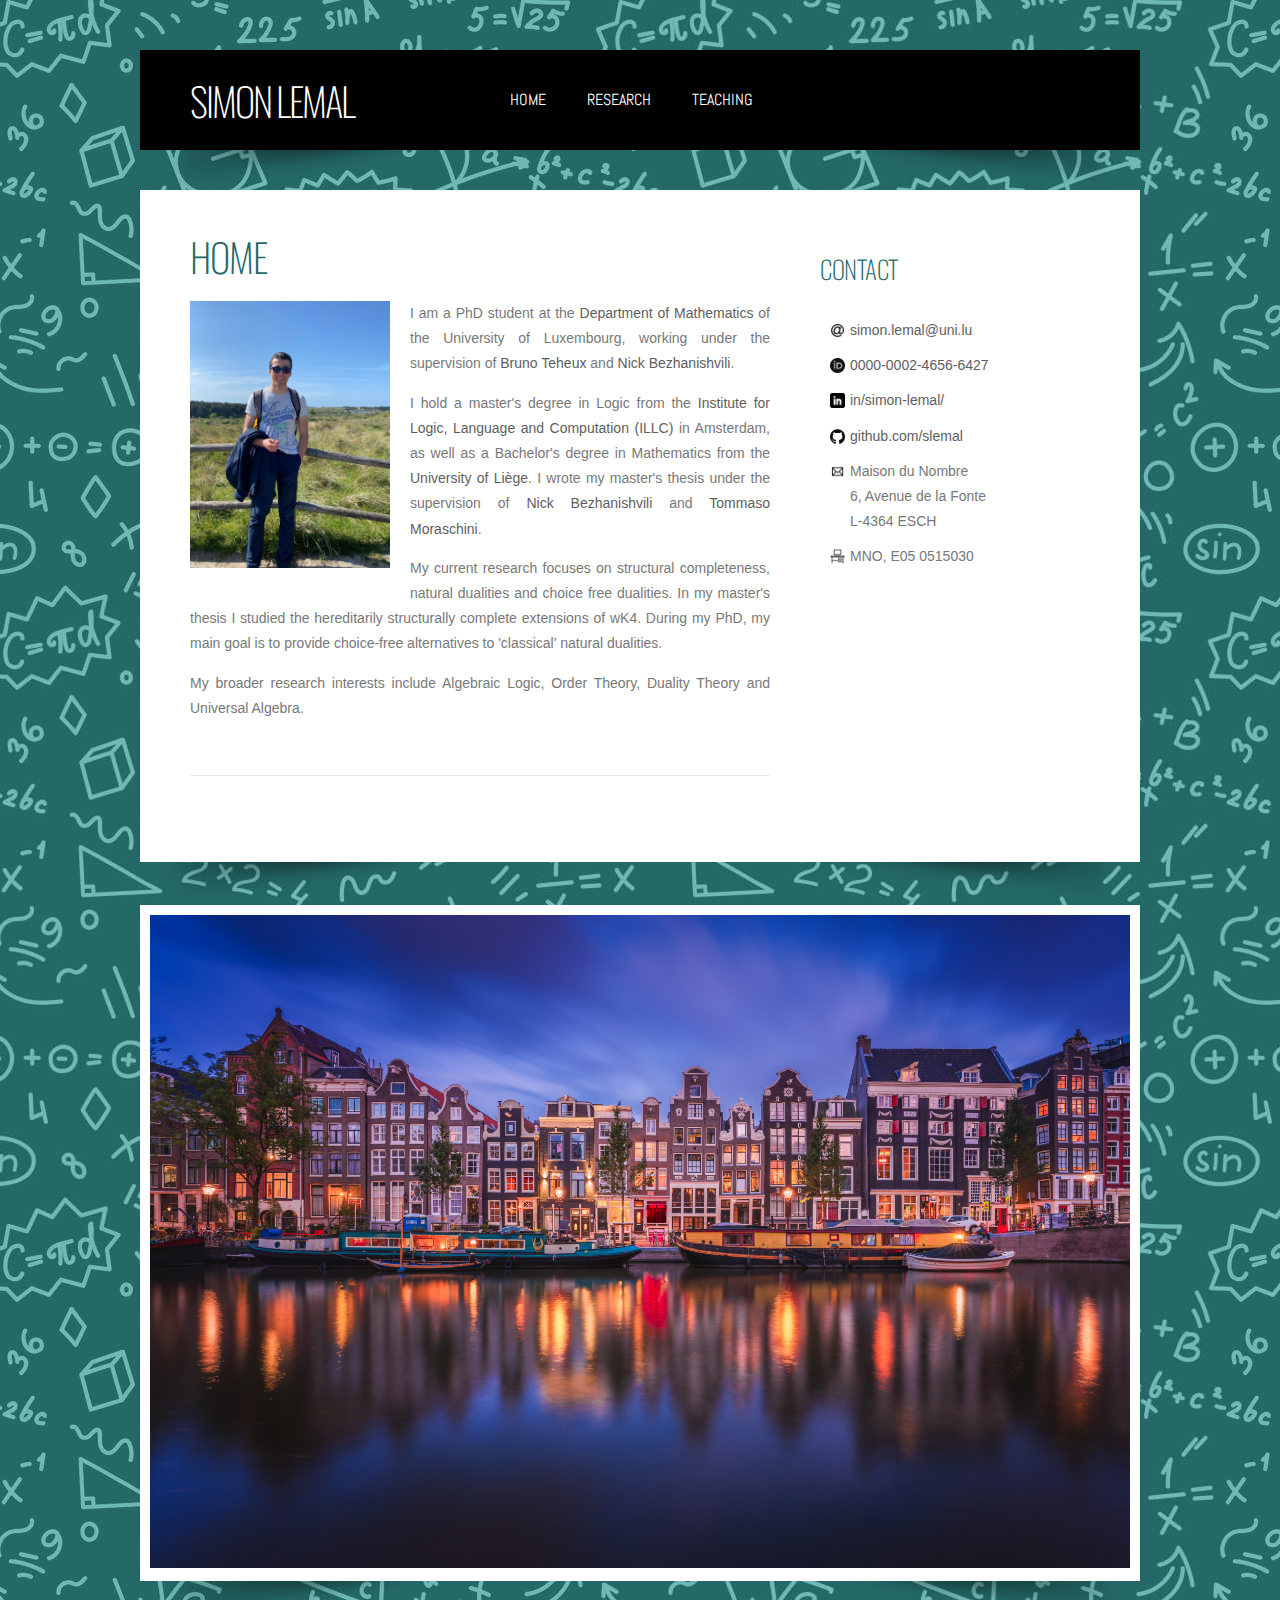
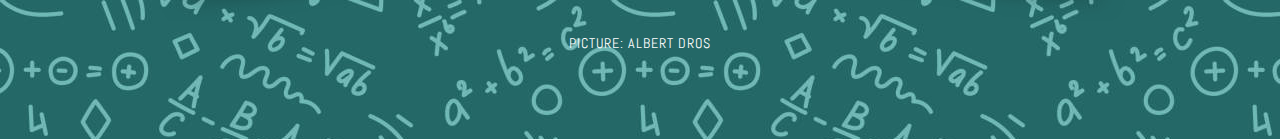
==== commit ad4290c2: "Typo" ====
--- a/index.html
+++ b/index.html
@@ -77,7 +77,7 @@
 -->
 			<p><img src="icons/mail.png" width="15" style="float:left; margin-top:5px; margin-left:-20px" />
             Maison du Nombre<br>
-            6, avenue de la Fonte<br>
+            6, Avenue de la Fonte<br>
             L-4364 ESCH</p>
             <p>
 			<img src="icons/office.png" width="15" style="float:left; margin-top:5px; margin-left:-20px" />
